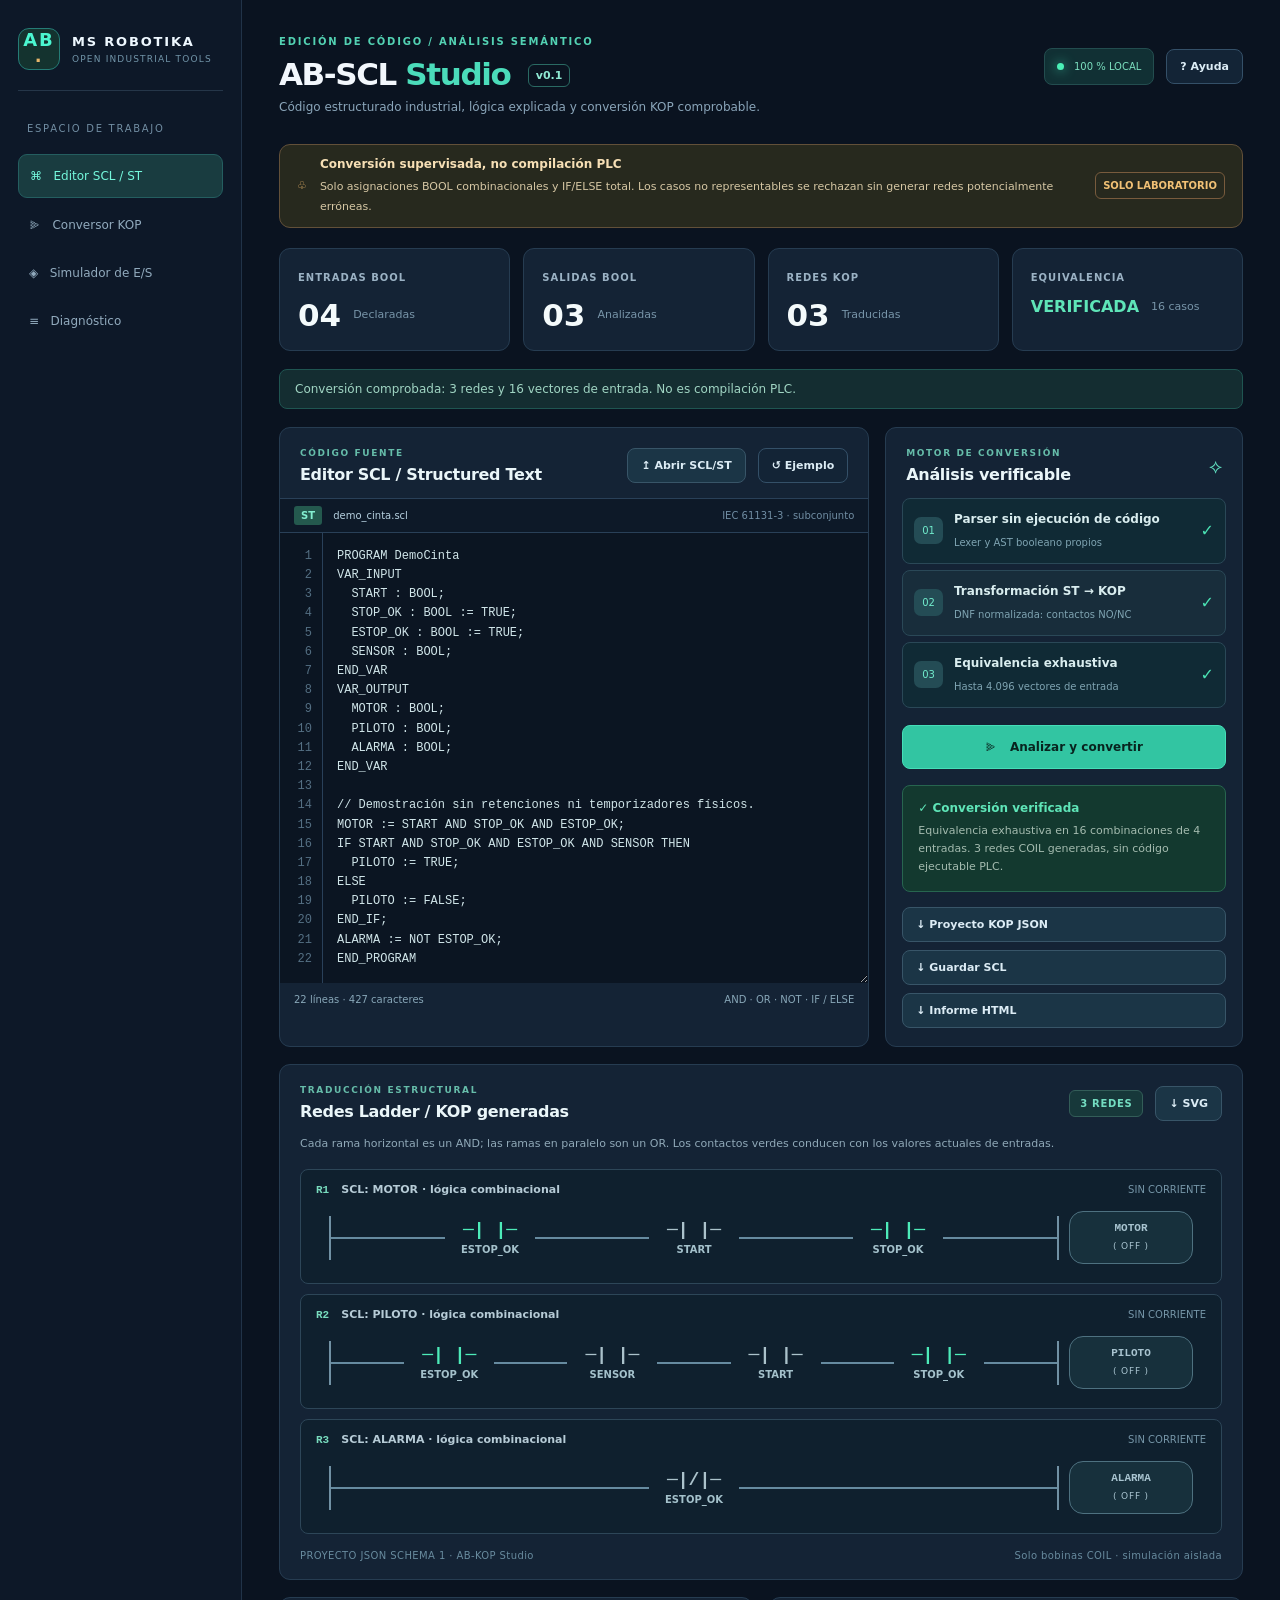
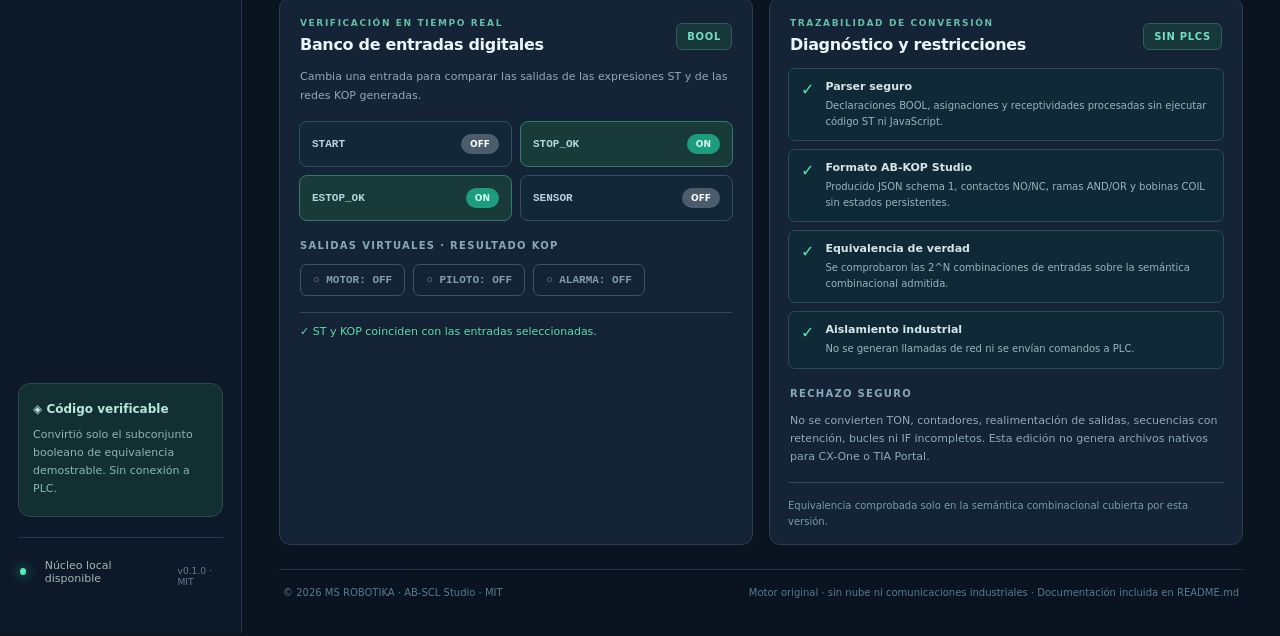
==== AB-SCL-Studio-PORTABLE.html @ b6c61a01 "feat: publish complete standalone ST/SCL to KOP analyzer with deterministic equivalence verifier" ====
<!doctype html>
<html lang="es"><head><meta charset="utf-8"><meta name="viewport" content="width=device-width,initial-scale=1">
<meta name="theme-color" content="#0b1422"><meta name="description" content="AB-SCL Studio: editor, analizador y conversor local de un subconjunto booleano de SCL/ST a KOP, por MS ROBOTIKA."><title>AB-SCL Studio — MS ROBOTIKA</title><style>
/* SPDX-License-Identifier: MIT — © 2026 MS ROBOTIKA */
:root{font-family:Inter,'Segoe UI',system-ui,-apple-system,sans-serif;color:#dfe9f1;background:#0a1320;font-synthesis:none;--panel:#142335;--line:#263c51;--muted:#8da4b6;--teal:#3de3b9;--ink:#dfe9f1;--nav:#0d1828}*{box-sizing:border-box}body{margin:0}button,input,textarea{font:inherit}button{cursor:pointer}a{color:inherit}.shell{display:grid;grid-template-columns:242px minmax(0,1fr);min-height:100vh}.sidebar{background:var(--nav);border-right:1px solid #213348;padding:28px 18px;display:flex;flex-direction:column;gap:20px}.brand{display:flex;gap:12px;align-items:center;color:#eef8ff;font-size:13px;letter-spacing:.14em}.brand small{display:block;font-size:9px;letter-spacing:.13em;color:#7295a9;margin-top:5px}.brand-icon{display:grid;place-items:center;width:42px;height:42px;border:1px solid #257c76;border-radius:11px;color:#4bf6d0;font-weight:900;font-size:18px;background:#14332f}.brand-icon span{color:#e7b66b}.divider{height:1px;background:#253649}.nav-title{font-size:10px;letter-spacing:.17em;color:#718da2;margin:12px 9px 0}.sidebar nav{display:grid;gap:6px}.sidebar nav a{padding:14px 11px;border-radius:9px;text-decoration:none;font-size:12px;color:#91aabd}.sidebar nav a.active{background:#193c40;color:#74f8dc;border:1px solid #245e60}.sidebar nav a:not(.active):hover{background:#172839}.sidebar-spacer{flex:1}.sidebar-info{padding:18px 14px;border:1px solid #2b4a4e;background:#123032;border-radius:12px;color:#b9e7dc;font-size:12px}.sidebar-info p{font-size:11px;line-height:1.65;color:#8bb8b1;margin:10px 0 0}.sidebar-bottom{border-top:1px solid #253649;padding:18px 2px;font-size:11px;color:#9cbaaf}.sidebar-bottom small{display:block;color:#627f92;margin:9px 0 0 18px}.pulse{display:inline-block;width:7px;height:7px;background:#4af0b6;border-radius:50%;margin-right:7px;box-shadow:0 0 12px #3dcaa6}main{width:100%;max-width:1600px;min-width:0;padding:36px 37px 18px;margin:auto}.header,.section-head,.header-tools,.metric>div,.head-tools,.editor-footer,.ladder-foot,.sidebar-bottom,.file-actions{display:flex;align-items:center;justify-content:space-between;gap:12px}.header{align-items:flex-start;margin-bottom:22px}.eyebrow{margin:0 0 9px;font-size:10px;font-weight:800;letter-spacing:.18em;color:#53d2b3}.header h1{font-size:31px;color:#f2f7fc;letter-spacing:-.045em;margin:0 0 6px}.header h1 em{color:#4bdcba;font-style:normal}.version{border:1px solid #2a6a63;color:#8ee8d2;font-size:11px;letter-spacing:0;border-radius:6px;padding:4px 7px;margin-left:8px;vertical-align:6px}.subtitle{font-size:12px;color:#8aa5b9;margin:8px 0}.header-tools{justify-content:flex-start;padding-top:12px}.local{font-size:10px;color:#7bdfbf;border:1px solid #234d4f;background:#113034;padding:12px;border-radius:8px;white-space:nowrap}.button{border:1px solid #345068;background:#182b3e;color:#dcecf5;padding:10px 13px;border-radius:8px;font-weight:650;font-size:11px;white-space:nowrap;transition:background .15s}.button:hover{background:#254158}.button.primary{background:#32c5a2;color:#08241f;border-color:#45dfb8;font-size:12px}.button.primary:hover{background:#63e5c1}.button.light{border-color:#385568;background:#1b3546}.button.subtle,.button.ghost{background:#132436}.safety{display:flex;align-items:center;gap:13px;border:1px solid #625039;background:#27291e;color:#d6c7a4;padding:12px 17px;border-radius:11px;margin-bottom:20px}.safety-icon{font-size:24px;color:#ebb66a}.safety div{flex:1}.safety b{display:block;font-size:12px;color:#f6dfb5;margin-bottom:4px}.safety span{font-size:11px;line-height:1.45}.safety strong{font-size:10px;color:#f1c175;white-space:nowrap;border:1px solid #785b3d;border-radius:6px;padding:7px}.metrics{display:grid;grid-template-columns:repeat(4,minmax(0,1fr));gap:13px;margin-bottom:18px}.metric,.panel{border:1px solid var(--line);background:var(--panel);border-radius:11px}.metric{padding:17px 18px}.metric>small{font-size:10px;font-weight:700;letter-spacing:.1em;color:#9bb2c4}.metric>div{justify-content:flex-start;margin-top:12px}.metric strong{font-size:31px;font-weight:780;color:#f4fafb}.metric span{font-size:11px;color:#7895a9}.metric strong.metric-status{font-size:16px}.good{color:#5fe5b8!important}.bad{color:#f6a9a2!important}.notice{color:#a0d5c3;background:#142d31;border:1px solid #1f5551;border-radius:8px;padding:12px 15px;margin-bottom:18px;font-size:12px}.notice.error{border-color:#7c4944;background:#38282a;color:#f9c1b6}.workbench{display:grid;grid-template-columns:minmax(0,1.65fr) minmax(300px,1fr);gap:16px;margin-bottom:17px}.section-head{padding:20px 20px 14px}.section-head h2{font-size:16px;letter-spacing:-.02em;margin:0;color:#eaf6f9}.section-head .eyebrow{font-size:9px;color:#66bdaa;margin-bottom:7px}.file-label{cursor:pointer}.file-label input{display:none}.editor-hint{display:flex;justify-content:space-between;align-items:center;background:#0d1928;color:#708da3;font-size:10px;padding:7px 14px;border-top:1px solid #294058;border-bottom:1px solid #294058}.file-tab{color:#b6d1e0}.file-tab span{display:inline-block;background:#24594e;color:#84eed0;border-radius:3px;padding:4px 7px;font-weight:750;margin-right:8px}.code-wrap{display:grid;grid-template-columns:43px minmax(0,1fr);background:#0b1522;min-height:420px;max-height:470px;overflow:auto}.code-wrap pre{font-family:'Cascadia Code',Consolas,monospace;color:#546f83;text-align:right;padding:14px 10px;margin:0;border-right:1px solid #294059;font-size:12px;line-height:1.6;user-select:none;white-space:pre;min-height:100%;align-self:start}.code-wrap textarea{font-family:'Cascadia Code',Consolas,monospace;border:0;outline:0;resize:vertical;background:none;color:#d0e5e9;padding:14px;font-size:12px;line-height:1.6;white-space:pre;tab-size:2;min-height:420px;height:100%;overflow:auto}.editor-footer{padding:11px 14px;font-size:10px;color:#88a7b8}.editor-panel,.conversion-panel{overflow:hidden}.conversion-panel{display:flex;flex-direction:column}.symbol{color:#60debf;font-size:20px}.pipeline{display:grid;gap:6px;margin:0 16px 17px}.pipeline>div{display:flex;align-items:center;gap:11px;padding:13px 11px;border:1px solid #2a4857;background:#102a35;border-radius:8px}.pipeline>div:nth-child(2){background:#182d3b}.pipeline>div b{display:block;font-size:12px;margin-bottom:5px;color:#d9edef}.pipeline>div small{font-size:10px;color:#7fa4b2}.pipeline .step-icon{background:#244c55;color:#71ebcc;border-radius:7px;font-size:10px;padding:8px}.step-status{margin-left:auto;color:#4be3b4;font-weight:800}.convert{display:block;margin:0 16px 16px;width:calc(100% - 32px);padding:14px}.conversion-result{margin:0 16px 15px;padding:15px;border:1px solid #27654f;border-radius:8px;background:#13392f;font-size:11px}.conversion-result.bad{background:#432b2e;border-color:#884e50}.conversion-result b{font-size:12px}.conversion-result p{color:#a4bbaf;line-height:1.65;margin:7px 0 0}.conversion-result.bad p{color:#f1b2b3}.conversion-actions{margin:auto 16px 18px;display:grid;grid-template-columns:1fr;gap:8px}.conversion-actions button{width:100%;text-align:left}.ladder-panel{padding-bottom:10px;margin-bottom:17px}.tag{font-size:10px;letter-spacing:.07em;font-weight:750;color:#74ddc1;border:1px solid #335d58;background:#17383a;border-radius:6px;padding:7px 10px}.hint{color:#90a9b8;font-size:11px;line-height:1.65;margin:0 20px 16px}.rung-list{margin:0 20px;display:grid;gap:10px}.rung{border:1px solid #2d4658;background:#0f202e;border-radius:8px;padding:13px 15px 12px;min-width:0}.rung-title{display:flex;align-items:center;gap:12px;margin-bottom:15px;font-size:11px;color:#b6cbd6}.rung-title b{color:#78dcbe;font-family:Consolas,monospace}.rung-title span{margin-left:auto;color:#7696a8;font-size:10px}.ladder-circuit{display:flex;align-items:center;min-width:0;gap:10px;overflow-x:auto;padding-bottom:7px}.rail{height:100%;align-self:stretch;border-left:3px solid #7b9db0}.branches{display:grid;gap:10px;flex:1;min-width:0}.branch{display:flex;align-items:center;min-height:44px;white-space:nowrap;border-left:2px solid #7191a4;border-right:2px solid #7191a4}.wire{height:2px;background:#668ba0;min-width:18px;flex:1}.contact{display:flex;flex-direction:column;align-items:center;gap:4px;min-width:90px;color:#a4c1cb}.contact b{font-size:10px;font-weight:750}.contact .symbolic{font:700 18px Consolas,monospace;white-space:nowrap;color:#abc2cb}.contact.on .symbolic{color:#4debb9}.coil{border:1px solid #4e7180;border-radius:14px;padding:10px 15px;text-align:center;min-width:124px;color:#a9c4d0;background:#17303c}.coil.on{border-color:#35b98c;background:#1d493a;color:#baffdd}.coil b{display:block;font-family:Consolas,monospace;font-size:11px}.coil small{font-size:9px;letter-spacing:.09em}.ladder-foot{color:#688b9e;font-size:10px;letter-spacing:.04em;margin:16px 20px 8px;flex-wrap:wrap}.lower-grid{display:grid;grid-template-columns:minmax(0,1fr) minmax(0,1fr);gap:16px}.lower-grid .panel{min-height:340px}.io-list{margin:0 19px 17px;display:grid;grid-template-columns:1fr 1fr;gap:8px}.io-btn{display:flex;align-items:center;justify-content:space-between;background:#122738;border:1px solid #305066;border-radius:8px;padding:12px;color:#b8d4df;gap:10px;font-size:11px}.io-btn.on{border-color:#327b6a;background:#183a39}.io-btn code{font:700 11px Consolas,monospace}.io-btn .switch{border-radius:12px;background:#4b5c6d;color:#fff;padding:5px 9px;font-size:9px;font-weight:800}.io-btn.on .switch{background:#1e9d7e;color:#d7fff0}.section-label{font-size:10px;font-weight:750;letter-spacing:.13em;color:#89a7ba;margin:19px 20px 13px}.output-list{display:flex;flex-wrap:wrap;gap:8px;margin:0 20px 16px}.output{border:1px solid #40556b;border-radius:7px;padding:9px 12px;color:#839db0;font:700 11px Consolas,monospace}.output.on{background:#174c3d;color:#7df8cf;border-color:#238c72}.check-line{margin:15px 20px;border-top:1px solid #2d4959;padding:12px 0;color:#60daa9;font-size:11px}.diagnostics{margin:0 18px}.diag-row{display:flex;align-items:start;gap:11px;padding:11px 12px;background:#102936;border:1px solid #2a4b57;border-radius:7px;margin-bottom:8px}.diag-row b{display:block;color:#d4e8e9;font-size:11px}.diag-row p{font-size:10px;color:#96b6bb;margin:5px 0 0;line-height:1.55}.diag-icon{color:#59e4b6;font-weight:800}.diag-row.warn{background:#392b2c;border-color:#774749}.diag-row.warn .diag-icon{color:#f2ad9c}.diagnostic-foot{border-top:1px solid #2d4959;margin:14px 18px;padding-top:15px;font-size:10px;line-height:1.6;color:#789cad}footer{display:flex;justify-content:space-between;gap:12px;color:#597a90;font-size:10px;margin:24px 0 0;border-top:1px solid #1f3547;padding:17px 4px}footer a{color:#8ba8b5}.modal{position:fixed;inset:0;background:#050c12b8;display:grid;place-items:center;padding:20px;z-index:10}.modal[hidden]{display:none}.modal>div{max-width:590px;background:#193043;border:1px solid #427180;border-radius:12px;padding:17px;color:#bfd8e5;line-height:1.8;font-size:12px}.modal code{color:#7af0ca}@media(max-width:1250px){.shell{grid-template-columns:200px minmax(0,1fr)}main{padding:25px 22px}.workbench{grid-template-columns:minmax(0,1fr) minmax(265px,.82fr)}}@media(max-width:980px){.shell{display:block}.sidebar{padding:13px 20px;display:block}.sidebar nav,.nav-title,.sidebar-info,.sidebar-bottom,.sidebar-spacer,.divider{display:none}.brand{justify-content:center}.workbench{grid-template-columns:1fr}.metrics{grid-template-columns:repeat(2,minmax(0,1fr))}.lower-grid{grid-template-columns:1fr}}@media(max-width:520px){main{padding:19px 12px}.header{display:block}.header h1{font-size:27px}.header-tools{padding:5px 0 0}.header .local{padding:9px}.safety{align-items:start}.safety strong{display:none}.metrics{gap:7px}.metric{padding:12px}.metric strong{font-size:23px}.metric strong.metric-status{font-size:12px}.metric>div{display:block}.metric span{display:block;margin-top:5px}.section-head{padding:16px 12px;flex-wrap:wrap}.section-head h2{font-size:14px}.button{font-size:10px;padding:9px}.editor-hint,.editor-footer{font-size:9px}.code-wrap textarea{font-size:10px}.code-wrap{grid-template-columns:30px minmax(0,1fr)}.code-wrap pre{font-size:10px;padding:14px 5px}.rung-list,.hint{margin-left:11px;margin-right:11px}.rung{padding:10px}.ladder-foot{margin:14px 10px}.contact{min-width:78px}.coil{min-width:99px}.io-list{margin:0 12px;grid-template-columns:1fr}.lower-grid .panel{min-height:auto}footer{display:block;font-size:9px}}

</style></head>
<body><div class="shell"><aside class="sidebar"><div class="brand"><div class="brand-icon">AB<span>·</span></div><div><b>MS ROBOTIKA</b><small>OPEN INDUSTRIAL TOOLS</small></div></div><div class="divider"></div><div class="nav-title">ESPACIO DE TRABAJO</div><nav><a class="active" href="#workbench">⌘ &nbsp; Editor SCL / ST</a><a href="#converter">⫸ &nbsp; Conversor KOP</a><a href="#simulator">◈ &nbsp; Simulador de E/S</a><a href="#diagnostics">≡ &nbsp; Diagnóstico</a></nav><div class="sidebar-spacer"></div><div class="sidebar-info"><b>◈ Código verificable</b><p>Convirtió solo el subconjunto booleano de equivalencia demostrable. Sin conexión a PLC.</p></div><div class="sidebar-bottom"><span class="pulse"></span> Núcleo local disponible <small>v0.1.0 · MIT</small></div></aside>
<main><header class="header"><div><p class="eyebrow">EDICIÓN DE CÓDIGO / ANÁLISIS SEMÁNTICO</p><h1>AB-SCL <em>Studio</em> <span class="version">v0.1</span></h1><p class="subtitle">Código estructurado industrial, lógica explicada y conversión KOP comprobable.</p></div><div class="header-tools"><div class="local"><span class="pulse"></span> 100 % LOCAL</div><button id="help" class="button ghost" type="button">? Ayuda</button></div></header>
<div class="safety"><span class="safety-icon">♧</span><div><b>Conversión supervisada, no compilación PLC</b><span>Solo asignaciones BOOL combinacionales y IF/ELSE total. Los casos no representables se rechazan sin generar redes potencialmente erróneas.</span></div><strong>SOLO LABORATORIO</strong></div>
<section class="metrics" aria-label="Estado del análisis"><div class="metric"><small>ENTRADAS BOOL</small><div><strong id="metric-inputs">04</strong><span>Declaradas</span></div></div><div class="metric"><small>SALIDAS BOOL</small><div><strong id="metric-outputs">03</strong><span>Analizadas</span></div></div><div class="metric"><small>REDES KOP</small><div><strong id="metric-rungs">03</strong><span>Traducidas</span></div></div><div class="metric"><small>EQUIVALENCIA</small><div><strong id="metric-status" class="metric-status good">VERIFICADA</strong><span id="metric-cases">16 casos</span></div></div></section>
<div id="notice" class="notice" role="status" aria-live="polite">Ejemplo preparado. Revisa el SCL y pulsa Analizar y convertir.</div>
<section class="workbench" id="workbench"><div class="editor-panel panel"><div class="section-head"><div><p class="eyebrow">CÓDIGO FUENTE</p><h2>Editor SCL / Structured Text</h2></div><div class="file-actions"><label class="button light file-label">↥ Abrir SCL/ST<input type="file" id="import-source" accept=".scl,.st,.txt,text/plain"></label><button class="button subtle" id="reset-code">↺ Ejemplo</button></div></div><div class="editor-hint"><span class="file-tab"><span>ST</span> demo_cinta.scl</span><span>IEC 61131-3 · subconjunto</span></div><div class="code-wrap"><pre id="line-numbers" aria-hidden="true">1</pre><textarea id="source" spellcheck="false" aria-label="Código fuente SCL/ST" maxlength="50000"></textarea></div><div class="editor-footer"><span id="source-info">0 líneas · sin archivo externo</span><span>AND · OR · NOT · IF / ELSE</span></div></div><aside class="conversion-panel panel"><div class="section-head"><div><p class="eyebrow">MOTOR DE CONVERSIÓN</p><h2>Análisis verificable</h2></div><span class="symbol">⟡</span></div><div class="pipeline"><div><span class="step-icon">01</span><div><b>Parser sin ejecución de código</b><small>Lexer y AST booleano propios</small></div><span id="step-parser" class="step-status">✓</span></div><div><span class="step-icon">02</span><div><b>Transformación ST → KOP</b><small>DNF normalizada: contactos NO/NC</small></div><span id="step-transform" class="step-status">✓</span></div><div><span class="step-icon">03</span><div><b>Equivalencia exhaustiva</b><small>Hasta 4.096 vectores de entrada</small></div><span id="step-verify" class="step-status">✓</span></div></div><button id="convert" class="button primary convert" type="button">⫸ &nbsp; Analizar y convertir</button><div id="conversion-result" class="conversion-result good"><b>✓ Conversión verificada</b><p>Las expresiones ST y las redes KOP entregan los mismos resultados para todas las combinaciones del ejemplo.</p></div><div class="conversion-actions"><button id="export-kop" class="button light" type="button">↓ Proyecto KOP JSON</button><button id="export-source" class="button light" type="button">↓ Guardar SCL</button><button id="export-report" class="button light" type="button">↓ Informe HTML</button></div></aside></section>
<section id="converter" class="panel ladder-panel"><div class="section-head"><div><p class="eyebrow">TRADUCCIÓN ESTRUCTURAL</p><h2>Redes Ladder / KOP generadas</h2></div><div class="head-tools"><span id="rung-count" class="tag">3 REDES</span><button id="export-svg" class="button light" type="button">↓ SVG</button></div></div><p class="hint">Cada rama horizontal es un AND; las ramas en paralelo son un OR. Los contactos verdes conducen con los valores actuales de entradas.</p><div id="rungs" class="rung-list"></div><div class="ladder-foot"><span>PROYECTO JSON SCHEMA 1 · AB-KOP Studio</span><span>Solo bobinas COIL · simulación aislada</span></div></section>
<section class="lower-grid"><div class="panel sim-panel" id="simulator"><div class="section-head"><div><p class="eyebrow">VERIFICACIÓN EN TIEMPO REAL</p><h2>Banco de entradas digitales</h2></div><span class="tag">BOOL</span></div><p class="hint">Cambia una entrada para comparar las salidas de las expresiones ST y de las redes KOP generadas.</p><div id="inputs" class="io-list"></div><div class="section-label">SALIDAS VIRTUALES · RESULTADO KOP</div><div id="outputs" class="output-list"></div><div id="simulation-status" class="check-line">✓ ST y KOP coinciden con las entradas seleccionadas.</div></div><div class="panel diag-panel" id="diagnostics"><div class="section-head"><div><p class="eyebrow">TRAZABILIDAD DE CONVERSIÓN</p><h2>Diagnóstico y restricciones</h2></div><span class="tag">SIN PLCS</span></div><div id="diagnostic-list" class="diagnostics"></div><div class="section-label">RECHAZO SEGURO</div><p class="hint">No se convierten TON, contadores, realimentación de salidas, secuencias con retención, bucles ni IF incompletos. Esta edición no genera archivos nativos para CX-One o TIA Portal.</p><div class="diagnostic-foot">Equivalencia comprobada solo en la semántica combinacional cubierta por esta versión.</div></div></section>
<footer><span>© 2026 MS ROBOTIKA · AB-SCL Studio · MIT</span><span>Motor original · sin nube ni comunicaciones industriales · Documentación incluida en README.md</span></footer></main></div>
<div id="help-dialog" class="modal" hidden><div role="dialog" aria-modal="true" aria-labelledby="help-heading"><div class="section-head"><h2 id="help-heading">Guía rápida · AB-SCL Studio</h2><button id="close-help" class="button">✕</button></div><p>Declara entradas en <code>VAR_INPUT</code> y salidas en <code>VAR_OUTPUT</code> como <code>BOOL</code>. Después asigna cada salida exactamente una vez mediante expresiones con <code>AND</code>, <code>OR</code> y <code>NOT</code>, o usa un <code>IF ... THEN ... ELSE ... END_IF;</code> que asigne las mismas salidas en ambas ramas.</p><p>Las salidas calculadas deben depender solo de entradas declaradas y deben expresarse con hasta 8 ramas de 12 contactos. El motor prueba todas las combinaciones de hasta 12 entradas para confirmar la equivalencia del subconjunto admitido. No significa que pueda convertir todo SCL/ST ni que el código sea apto para una máquina real.</p><p><strong>Exporta Proyecto KOP JSON</strong> para importar el resultado en AB-KOP Studio v0.1 y revisarlo visualmente.</p></div></div>
<script>
/* SPDX-License-Identifier: MIT — Copyright (c) 2026 MS ROBOTIKA.
   Restricted, deterministic IEC 61131-3 Structured Text parser and Boolean KOP converter.
   No eval; unsupported constructs rejected instead of guessing. */
(function(root,factory){'use strict';const api=factory();if(typeof module==='object'&&module.exports)module.exports=api;root.ABSclCore=api;})(typeof globalThis!=='undefined'?globalThis:this,function(){
'use strict';
const MAX_SOURCE=50000,MAX_VARIABLES=36,MAX_OUTPUTS=40,MAX_BRANCHES=8,MAX_CONTACTS=12;
const IDENT=/^[A-Z][A-Z0-9_]{0,31}$/;
const BAD=new Set(['CONSTRUCTOR','PROTOTYPE','__PROTO__','TRUE','FALSE','AND','OR','NOT','IF','THEN','ELSE','END_IF','VAR_INPUT','VAR_OUTPUT','VAR','END_VAR','PROGRAM','END_PROGRAM','BOOL']);
const ensure=(ok,msg)=>{if(!ok)throw Error(msg);};
const own=(o,k)=>Object.prototype.hasOwnProperty.call(o,k);
function lex(input){
 ensure(typeof input==='string'&&input.length<=MAX_SOURCE,'El código debe ser texto de hasta 50.000 caracteres.');
 const tokens=[];let pos=0,line=1;
 const rx=/\s+|\(\*[\s\S]*?\*\)|\/\/[^\n]*|:=|[():;]|[A-Za-z_][A-Za-z0-9_]*|\d+|./y;
 while(pos<input.length){rx.lastIndex=pos;const m=rx.exec(input);ensure(m,'Token inesperado');let t=m[0],start=pos;pos+=t.length;const startLine=line;line+=(t.match(/\n/g)||[]).length;
 if(/^\s+$/.test(t)||t.startsWith('//')||t.startsWith('(*'))continue;
 if(t==='('&&input[start+1]==='*')throw Error('Comentario sin cerrar en línea '+startLine);
 if(t===')'||t==='('||t===':'||t===';'||t===':=')tokens.push({v:t,line:startLine});
 else if(/^[A-Za-z_][A-Za-z0-9_]*$/.test(t))tokens.push({v:t.toUpperCase(),line:startLine});
 else throw Error(`Símbolo no admitido «${t}» en línea ${startLine}.`);
 ensure(tokens.length<=8000,'Demasiados tokens para la versión 0.1.');
 }
 tokens.push({v:'<EOF>',line});return tokens;
}
function parse(source){
 const toks=lex(source);let i=0;const peek=()=>toks[i].v,where=()=>toks[i].line;
 function take(v){const t=toks[i];if(v!==undefined&&t.v!==v)throw Error(`Línea ${t.line}: se esperaba ${v}, encontrado «${t.v}».`);i++;return t.v;}
 function id(){const t=toks[i],s=take();ensure(IDENT.test(s)&&!BAD.has(s),`Línea ${t.line}: nombre de variable inválido «${s}».`);return s;}
 function primary(){if(peek()==='NOT'){take();return {op:'NOT',arg:primary()};}if(peek()==='('){take();const a=or();take(')');return a;}
  const t=toks[i],v=take();if(v==='TRUE'||v==='FALSE')return {op:'CONST',value:v==='TRUE'};
  ensure(IDENT.test(v)&&!BAD.has(v),`Línea ${t.line}: expresión no booleana o palabra no soportada «${v}».`);return {op:'VAR',name:v};}
 function and(){let a=primary();while(peek()==='AND'){take();a={op:'AND',a,b:primary()};}return a;}
 function or(){let a=and();while(peek()==='OR'){take();a={op:'OR',a,b:and()};}return a;}
 function assign(){const line=where(),name=id();take(':=');const expr=or();take(';');return {name,expr,line};}
 const declarations={inputs:Object.create(null),outputs:Object.create(null)},types=Object.create(null);
 if(peek()==='PROGRAM'){take();id();}
 let sawBlock=false;
 while(peek()==='VAR_INPUT'||peek()==='VAR_OUTPUT'){
  const section=take(),group=section==='VAR_INPUT'?'inputs':'outputs';sawBlock=true;let count=0;
  while(peek()!=='END_VAR'){
   ensure(peek()!=='<EOF>',`Línea ${where()}: falta END_VAR.`);
   const names=[id()];while(peek()===','){take();names.push(id());} // comma unsupported by lexer, explicit failure; deliberate
   take(':');take('BOOL');let initial=false;
   if(peek()===':='){take();const word=take();ensure(word==='TRUE'||word==='FALSE',`Línea ${where()}: solo BOOL TRUE/FALSE.`);initial=word==='TRUE';}
   take(';');
   for(const name of names){ensure(!own(types,name),'Variable duplicada: '+name);types[name]=group;declarations[group][name]=initial;count++;}
   ensure(count<=MAX_VARIABLES,'Demasiadas variables en una sección.');
  }
  take('END_VAR');
 }
 ensure(sawBlock,'Se requieren declaraciones VAR_INPUT / VAR_OUTPUT.');
 const outputs=Object.keys(declarations.outputs),inputs=Object.keys(declarations.inputs);
 ensure(outputs.length>0&&outputs.length<=MAX_OUTPUTS,'Se requieren entre 1 y 40 salidas BOOL.');
 ensure(inputs.length>0&&inputs.length<=MAX_VARIABLES,'Se requiere al menos una entrada BOOL.');
 for(const o of outputs)ensure(declarations.outputs[o]===false,'La salida '+o+' tiene valor inicial TRUE; no equivale a bobina COIL.');
 function assignmentsUntil(stops){const statements=[];while(!stops.includes(peek())){
  ensure(peek()!=='<EOF>',`Línea ${where()}: fin prematuro, se esperaba ${stops.join(' / ')}.`);
  ensure(peek()!=='IF'&&peek()!=='ELSIF'&&peek()!=='FOR'&&peek()!=='WHILE'&&peek()!=='CASE',`Línea ${where()}: IF anidado, ciclos o CASE aún no son convertibles de forma segura.`);
  statements.push(assign());
  ensure(statements.length<=MAX_OUTPUTS,'Demasiadas asignaciones por bloque.');
 }return statements;}
 const statements=[];
 while(peek()!=='END_PROGRAM'&&peek()!=='<EOF>'){
  if(peek()==='IF'){
   take();const cond=or();take('THEN');const then=assignmentsUntil(['ELSE','END_IF','ELSIF']);
   ensure(peek()==='ELSE',`Línea ${where()}: IF requiere ELSE para evitar retención de salidas.`);
   take('ELSE');const otherwise=assignmentsUntil(['END_IF','ELSIF']);take('END_IF');take(';');
   statements.push({kind:'IF',cond,then,otherwise});
  }else{statements.push({kind:'DIRECT',assignment:assign()});}
  ensure(statements.length<=MAX_OUTPUTS,'El programa contiene demasiadas instrucciones.');
 }
 if(peek()==='END_PROGRAM')take();take('<EOF>');
 ensure(statements.length>0,'El programa no contiene asignaciones.');
 // Compile into a total combinational expression for each output; no implicit latches.
 const assigns=Object.create(null);
 const atom=a=>{ensure(own(declarations.outputs,a.name),'Solo pueden asignarse salidas BOOL declaradas: '+a.name);
  function check(n){if(n.op==='VAR')ensure(own(declarations.inputs,n.name),'La expresión solo puede leer entradas BOOL: '+n.name);else if(n.op==='NOT')check(n.arg);else if(n.op==='AND'||n.op==='OR'){check(n.a);check(n.b);}}
  check(a.expr);return a.expr;};
 function unique(list){let found=Object.create(null);for(const a of list){ensure(!own(found,a.name),'Salida repetida en una misma rama: '+a.name);found[a.name]=atom(a);}return found;}
 for(const s of statements){
  let produced;
  if(s.kind==='DIRECT'){produced=unique([s.assignment]);}
  else{
   function checkCond(n){if(n.op==='VAR')ensure(own(declarations.inputs,n.name),'Condición IF solo admite entradas BOOL: '+n.name);else if(n.op==='NOT')checkCond(n.arg);else if(n.op==='AND'||n.op==='OR'){checkCond(n.a);checkCond(n.b);}}
   checkCond(s.cond);const left=unique(s.then),right=unique(s.otherwise);
   ensure(Object.keys(left).length>0,'La rama THEN debe asignar salidas.');
   ensure(Object.keys(left).length===Object.keys(right).length&&Object.keys(left).every(k=>own(right,k)), 'THEN y ELSE deben asignar exactamente las mismas salidas BOOL.');
   produced=Object.create(null);for(const name of Object.keys(left))produced[name]={op:'OR',a:{op:'AND',a:s.cond,b:left[name]},b:{op:'AND',a:{op:'NOT',arg:s.cond},b:right[name]}};
  }
  for(const [name,expr]of Object.entries(produced)){ensure(!own(assigns,name),'La salida '+name+' se asigna varias veces; su secuenciación ST no puede compilarse a una única bobina.');assigns[name]=expr;}
 }
 ensure(outputs.every(name=>own(assigns,name)),'Faltan asignaciones totales para: '+outputs.filter(x=>!own(assigns,x)).join(', '));
 return {schema:1,source,declarations,assigns,statements,inputNames:inputs,outputNames:outputs};
}
function evaluate(node,signals){switch(node.op){case 'CONST':return node.value;case 'VAR':return signals[node.name]===true;case 'NOT':return !evaluate(node.arg,signals);case 'AND':return evaluate(node.a,signals)&&evaluate(node.b,signals);case 'OR':return evaluate(node.a,signals)||evaluate(node.b,signals);default:throw Error('AST no válido');}}
function negate(n){if(n.op==='CONST')return {op:'CONST',value:!n.value};if(n.op==='NOT')return n.arg;if(n.op==='AND')return {op:'OR',a:negate(n.a),b:negate(n.b)};if(n.op==='OR')return {op:'AND',a:negate(n.a),b:negate(n.b)};return {op:'NOT',arg:n};}
function dnf(ast){
 function calc(n){if(n.op==='CONST')return n.value?[[]]:[];if(n.op==='VAR')return [[{kind:'NO',variable:n.name}]];
  if(n.op==='NOT'){if(n.arg.op==='VAR')return [[{kind:'NC',variable:n.arg.name}]];return calc(negate(n.arg));}
  if(n.op==='OR')return [...calc(n.a),...calc(n.b)];if(n.op==='AND'){
    const x=calc(n.a),y=calc(n.b);ensure(x.length*y.length<=256,'La fórmula genera demasiadas combinaciones para v0.1.');
    return x.flatMap(a=>y.map(b=>[...a,...b]));}throw Error('AST no válido');}
 const raw=calc(ast),seen=new Set(),out=[];
 for(const b of raw){const v=new Map();let impossible=false;for(const c of b){const prev=v.get(c.variable);if(prev&&prev!==c.kind){impossible=true;break;}v.set(c.variable,c.kind);}if(impossible)continue;
  const contacts=[...v].map(([variable,kind])=>({kind,variable})).sort((a,b)=>a.variable.localeCompare(b.variable));
  if(contacts.length===0)throw Error('La fórmula incluye una rama TRUE incondicional; esta edición no dispone de contacto de constante seguro.');
  ensure(contacts.length<=MAX_CONTACTS,'Una rama requiere más de 12 contactos.');
  const key=JSON.stringify(contacts);if(!seen.has(key)){out.push(contacts);seen.add(key);} }
 // Remove redundant longer AND branches if a shorter branch implies them.
 const minimized=out.filter((candidate,i)=>!out.some((other,j)=>i!==j&&other.length<candidate.length&&other.every(c=>candidate.some(d=>d.variable===c.variable&&d.kind===c.kind))));
 ensure(minimized.length>0,'La salida es constante FALSE y no puede expresarse con bobinas KOP de v0.1.');
 ensure(minimized.length<=MAX_BRANCHES,'Se necesitan '+minimized.length+' ramas; AB-KOP Studio admite máximo 8.');
 return minimized;
}
function convert(ast){
 const rungs=ast.outputNames.map((name,i)=>({id:'R'+(i+1),name:'SCL: '+name+' · lógica combinacional',operation:'COIL',target:name,branches:dnf(ast.assigns[name])}));
 const model={schema:1,name:'AB-SCL Studio · conversión verificada',description:'Generado desde un subconjunto ST booleano. Sin escritura a PLC. Revisar antes de implementar.',inputs:{...ast.declarations.inputs},outputs:{...ast.declarations.outputs},rungs};
 return {model,rungs,verification:verify(ast,model)};
}
function evaluateKop(model,signals){const outputs=Object.create(null);for(const rung of model.rungs){const on=rung.branches.some(br=>br.every(c=>c.kind==='NO'?signals[c.variable]===true:signals[c.variable]!==true));outputs[rung.target]=on;}return outputs;}
function verify(ast,model){
 ensure(ast.inputNames.length<=12,'Para una verificación exhaustiva se admiten hasta 12 entradas BOOL; simplifica el proyecto.');
 const total=2**ast.inputNames.length;
 for(let bits=0;bits<total;bits++){
  const signals=Object.create(null);ast.inputNames.forEach((n,i)=>signals[n]=!!(bits&(1<<i)));
  const kop=evaluateKop(model,signals);
  for(const n of ast.outputNames)if(evaluate(ast.assigns[n],signals)!==kop[n])throw Error('Fallo de equivalencia en '+n+' para '+JSON.stringify(signals));
 }
 return {status:'VERIFIED',cases:total,outputs:ast.outputNames.length,method:'Exhaustivo para las 2^N combinaciones de entradas BOOL; semántica combinacional restringida.'};
}
function analyze(source){const ast=parse(source),compiled=convert(ast);return {ast,...compiled};}
function example(){return `PROGRAM DemoCinta\nVAR_INPUT\n  START : BOOL;\n  STOP_OK : BOOL := TRUE;\n  ESTOP_OK : BOOL := TRUE;\n  SENSOR : BOOL;\nEND_VAR\nVAR_OUTPUT\n  MOTOR : BOOL;\n  PILOTO : BOOL;\n  ALARMA : BOOL;\nEND_VAR\n\n// Lógica combinacional didáctica, sin autoenclavamiento.\nMOTOR := START AND STOP_OK AND ESTOP_OK;\nIF SENSOR AND MOTOR_OK THEN\n  PILOTO := TRUE;\nELSE\n  PILOTO := FALSE;\nEND_IF;\nALARMA := NOT ESTOP_OK;\nEND_PROGRAM`;
}
function sample(){return `PROGRAM DemoCinta\nVAR_INPUT\n  START : BOOL;\n  STOP_OK : BOOL := TRUE;\n  ESTOP_OK : BOOL := TRUE;\n  SENSOR : BOOL;\nEND_VAR\nVAR_OUTPUT\n  MOTOR : BOOL;\n  PILOTO : BOOL;\n  ALARMA : BOOL;\nEND_VAR\n\n// Demostración sin retenciones ni temporizadores físicos.\nMOTOR := START AND STOP_OK AND ESTOP_OK;\nIF MOTOR_LOGIC AND SENSOR THEN\n  PILOTO := TRUE;\nELSE\n  PILOTO := FALSE;\nEND_IF;\nALARMA := NOT ESTOP_OK;\nEND_PROGRAM`.replace('MOTOR_LOGIC','START AND STOP_OK AND ESTOP_OK');}
return Object.freeze({lex,parse,evaluate,convert,dnf,verify,analyze,sample,example,evaluateKop});
});

</script><script>
/* SPDX-License-Identifier: MIT — Copyright (c) 2026 MS ROBOTIKA. */
(()=>{'use strict';
const core=window.ABSclCore,$=id=>document.getElementById(id);
let data=null,signal=Object.create(null);
const asText=(tag,value,cls)=>{const n=document.createElement(tag);if(value!==undefined)n.textContent=String(value);if(cls)n.className=cls;return n;};
function notice(text,bad=false){$('notice').textContent=text;$('notice').classList.toggle('error',bad);}
const countLines=()=>{const content=$('source').value;const lines=content.split('\n').length;$('line-numbers').textContent=Array.from({length:lines},(_,i)=>i+1).join('\n');$('source-info').textContent=`${lines} líneas · ${content.length} caracteres`;};
const isOn=(c)=>c.kind==='NO'?signal[c.variable]===true:signal[c.variable]!==true;
const rungOn=r=>r.branches.some(br=>br.every(isOn));
const escapeHtml=text=>String(text).replace(/[&<>"']/g,ch=>({'&':'&amp;','<':'&lt;','>':'&gt;','"':'&quot;',"'":'&#39;'}[ch]));
function download(name,content,type){const url=URL.createObjectURL(new Blob([content],{type})),a=document.createElement('a');a.href=url;a.download=name;document.body.append(a);a.click();a.remove();setTimeout(()=>URL.revokeObjectURL(url),1000);}
function fresh(){return data&&core.evaluateKop(data.model,signal);}
function displayValues(){if(!data)return;
 const rungs=$('rungs');rungs.replaceChildren();for(const rung of data.rungs){const on=rungOn(rung),outer=asText('article',undefined,'rung');const title=asText('div',undefined,'rung-title');title.append(asText('b',rung.id),asText('strong',rung.name),asText('span',on?'CONDUCE':'SIN CORRIENTE'));outer.append(title);
 const circuit=asText('div',undefined,'ladder-circuit');circuit.append(asText('div',undefined,'rail'));const branches=asText('div',undefined,'branches');rung.branches.forEach(branch=>{const line=asText('div',undefined,'branch');line.append(asText('div',undefined,'wire'));branch.forEach(c=>{const el=asText('div',undefined,'contact'+(isOn(c)?' on':''));el.append(asText('span',c.kind==='NO'?'─| |─':'─|/|─','symbolic'),asText('b',c.variable));line.append(el);line.append(asText('div',undefined,'wire'));});branches.append(line);});circuit.append(branches);const coil=asText('div',undefined,'coil'+(on?' on':''));coil.append(asText('b',rung.target),asText('small',on?'( ON )':'( OFF )'));circuit.append(coil,asText('div',undefined,'rail'));outer.append(circuit);rungs.append(outer);}
 const outs=fresh();const list=$('outputs');list.replaceChildren();for(const name of data.ast.outputNames)list.append(asText('span',`${outs[name]?'●':'○'} ${name}: ${outs[name]?'ON':'OFF'}`,'output'+(outs[name]?' on':'')));
 const equivalent=data.ast.outputNames.every(n=>core.evaluate(data.ast.assigns[n],signal)===outs[n]);$('simulation-status').textContent=equivalent?'✓ ST y KOP coinciden con las entradas seleccionadas.':'✕ Diferencia detectada: no utilizar esta conversión.';$('simulation-status').classList.toggle('bad',!equivalent);
}
function renderInputs(){const area=$('inputs');area.replaceChildren();if(!data)return;for(const name of data.ast.inputNames){const isOnNow=signal[name]===true;const b=asText('button',undefined,'io-btn'+(isOnNow?' on':''));b.type='button';b.setAttribute('aria-pressed',String(isOnNow));b.append(asText('code',name),asText('span',isOnNow?'ON':'OFF','switch'));b.addEventListener('click',()=>{signal[name]=!signal[name];renderInputs();displayValues();});area.append(b);}}
function diagnostic(ok,message){const area=$('diagnostic-list'),row=asText('div',undefined,'diag-row'+(ok?'':' warn'));row.append(asText('span',ok?'✓':'!','diag-icon'));const txt=asText('div');txt.append(asText('b',message[0]),asText('p',message[1]));row.append(txt);area.append(row);}
function metrics(ok){$('metric-inputs').textContent=data?String(data.ast.inputNames.length).padStart(2,'0'):'—';$('metric-outputs').textContent=data?String(data.ast.outputNames.length).padStart(2,'0'):'—';$('metric-rungs').textContent=data?String(data.rungs.length).padStart(2,'0'):'—';$('metric-status').textContent=ok?'VERIFICADA':'RECHAZADA';$('metric-status').className='metric-status '+(ok?'good':'bad');$('metric-cases').textContent=data?`${data.verification.cases} casos`:'sin conversión';}
function analyze(){try{const next=core.analyze($('source').value);data=next;signal=Object.assign(Object.create(null),next.ast.declarations.inputs);metrics(true);$('rung-count').textContent=next.rungs.length+' REDES';
  for(const id of ['step-parser','step-transform','step-verify'])$(id).textContent='✓';$('conversion-result').className='conversion-result good';$('conversion-result').replaceChildren(asText('b','✓ Conversión verificada'),asText('p',`Equivalencia exhaustiva en ${next.verification.cases} combinaciones de ${next.ast.inputNames.length} entradas. ${next.rungs.length} redes COIL generadas, sin código ejecutable PLC.`));
  $('diagnostic-list').replaceChildren();diagnostic(true,['Parser seguro','Declaraciones BOOL, asignaciones y receptividades procesadas sin ejecutar código ST ni JavaScript.']);diagnostic(true,['Formato AB-KOP Studio','Producido JSON schema 1, contactos NO/NC, ramas AND/OR y bobinas COIL sin estados persistentes.']);diagnostic(true,['Equivalencia de verdad','Se comprobaron las 2^N combinaciones de entradas sobre la semántica combinacional admitida.']);diagnostic(true,['Aislamiento industrial','No se generan llamadas de red ni se envían comandos a PLC.']);
  renderInputs();displayValues();notice(`Conversión comprobada: ${next.rungs.length} redes y ${next.verification.cases} vectores de entrada. No es compilación PLC.`);
 }catch(err){data=null;metrics(false);$('rung-count').textContent='0 REDES';$('rungs').replaceChildren();$('inputs').replaceChildren();$('outputs').replaceChildren();$('conversion-result').className='conversion-result bad';$('conversion-result').replaceChildren(asText('b','✕ Conversión bloqueada'),asText('p',err.message));$('diagnostic-list').replaceChildren();diagnostic(false,['Error o construcción no representable',err.message]);notice('Conversión rechazada: '+err.message,true);for(const id of ['step-parser','step-transform','step-verify'])$(id).textContent='—';}
}
function needsData(){if(!data){notice('Analiza el código y corrige los errores antes de exportar el resultado.',true);return false;}return true;}
function makeSvg(){const width=1080,margin=45,cell=122,height=90+data.rungs.reduce((n,r)=>n+90+65*(r.branches.length-1),0);const parts=[`<svg xmlns="http://www.w3.org/2000/svg" viewBox="0 0 ${width} ${height}" width="${width}" height="${height}"><rect width="100%" height="100%" fill="#fff"/><text x="${margin}" y="32" font-family="Arial" font-size="18" fill="#123">AB-SCL Studio · Esquema KOP (simulación)</text>`];let y=72;
 for(const rung of data.rungs){parts.push(`<text x="${margin}" y="${y}" font-family="Consolas" font-size="13" fill="#245">${escapeHtml(rung.id+' · '+rung.name)}</text>`);y+=33;
  for(const br of rung.branches){parts.push(`<line x1="${margin}" y1="${y+10}" x2="${width-65}" y2="${y+10}" stroke="#64818b" stroke-width="2"/>`);let x=margin+26;for(const contact of br){parts.push(`<rect x="${x}" y="${y-10}" width="105" height="40" rx="4" fill="#f4faf8" stroke="#256e62"/><text x="${x+52}" y="${y+6}" text-anchor="middle" font-family="Consolas" font-size="12">${contact.kind==='NO'?'| |':'|/|'} ${escapeHtml(contact.variable)}</text>`);x+=cell;}parts.push(`<rect x="${width-200}" y="${y-10}" width="132" height="40" rx="14" fill="#e5f9ed" stroke="#256e62"/><text x="${width-134}" y="${y+6}" text-anchor="middle" font-family="Consolas" font-size="12">( ${escapeHtml(rung.target)} )</text>`);y+=65;}y+=25;}
 parts.push('</svg>');return parts.join('');}
function report(){const rows=data.rungs.map(r=>`<tr><td>${escapeHtml(r.id)}</td><td>${escapeHtml(r.target)}</td><td>${r.branches.map(br=>br.map(c=>escapeHtml(c.kind+' '+c.variable)).join(' AND ')).join(' OR ')}</td></tr>`).join('');return `<!doctype html><html lang="es"><meta charset="utf-8"><title>Informe AB-SCL Studio</title><style>body{font-family:Arial;max-width:940px;margin:45px auto;color:#213546;line-height:1.6}h1{color:#146a57}table{border-collapse:collapse;width:100%}td,th{padding:12px;border:1px solid #ccd8db;text-align:left}.warn{padding:14px;background:#f8ead6}</style><h1>AB-SCL Studio · Informe de conversión</h1><div class="warn"><b>SOLO LABORATORIO.</b> Equivalencia para subconjunto BOOL combinacional. Sin código compilado para PLC ni certificación.</div><h2>Verificación</h2><p>${data.verification.cases} vectores exhaustivos, ${data.ast.inputNames.length} entradas, ${data.rungs.length} redes.</p><h2>Señales</h2><p>Entradas: ${data.ast.inputNames.map(escapeHtml).join(', ')}</p><p>Salidas: ${data.ast.outputNames.map(escapeHtml).join(', ')}</p><h2>Redes KOP</h2><table><tr><th>Red</th><th>Bobina</th><th>Ramas (AND / OR)</th></tr>${rows}</table><h2>Fuente ST/SCL</h2><pre>${escapeHtml($('source').value)}</pre><p>MS ROBOTIKA © 2026 · MIT · Informe no certificable.</p></html>`;}
function init(){
 $('source').value=core.sample();countLines();analyze();
 $('source').addEventListener('input',()=>{countLines();data=null;metrics(false);$('rungs').replaceChildren();$('inputs').replaceChildren();$('outputs').replaceChildren();notice('Código modificado: vuelve a analizar para actualizar el KOP.',true);});
 $('source').addEventListener('scroll',()=>{$('line-numbers').scrollTop=$('source').scrollTop;});
 $('source').addEventListener('keydown',e=>{if(e.key==='Tab'){e.preventDefault();const t=e.target,start=t.selectionStart,end=t.selectionEnd;t.setRangeText('  ',start,end,'end');t.dispatchEvent(new Event('input'));}});
 $('convert').addEventListener('click',analyze);
 $('reset-code').addEventListener('click',()=>{$('source').value=core.sample();countLines();analyze();});
 $('import-source').addEventListener('change',async e=>{try{const f=e.target.files?.[0];if(!f)return;if(f.size>50000)throw Error('Máximo 50 KB para código fuente.');$('source').value=await f.text();countLines();analyze();}catch(err){notice('Importación rechazada: '+err.message,true);}finally{e.target.value='';}});
 $('export-source').addEventListener('click',()=>download('AB-SCL-Studio-proyecto.scl',$('source').value,'text/plain;charset=utf-8'));
 $('export-kop').addEventListener('click',()=>{if(needsData())download('AB-SCL-para-AB-KOP-Studio.json',JSON.stringify(data.model,null,2),'application/json;charset=utf-8');});
 $('export-svg').addEventListener('click',()=>{if(needsData())download('AB-SCL-KOP-diagrama.svg',makeSvg(),'image/svg+xml;charset=utf-8');});
 $('export-report').addEventListener('click',()=>{if(needsData())download('AB-SCL-informe-verificacion.html',report(),'text/html;charset=utf-8');});
 $('help').addEventListener('click',()=>{$('help-dialog').hidden=false;$('close-help').focus();});$('close-help').addEventListener('click',()=>{$('help-dialog').hidden=true;});$('help-dialog').addEventListener('click',e=>{if(e.target===$('help-dialog'))$('help-dialog').hidden=true;});document.addEventListener('keydown',e=>{if(e.key==='Escape')$('help-dialog').hidden=true;});
}
init();
})();

</script></body></html>
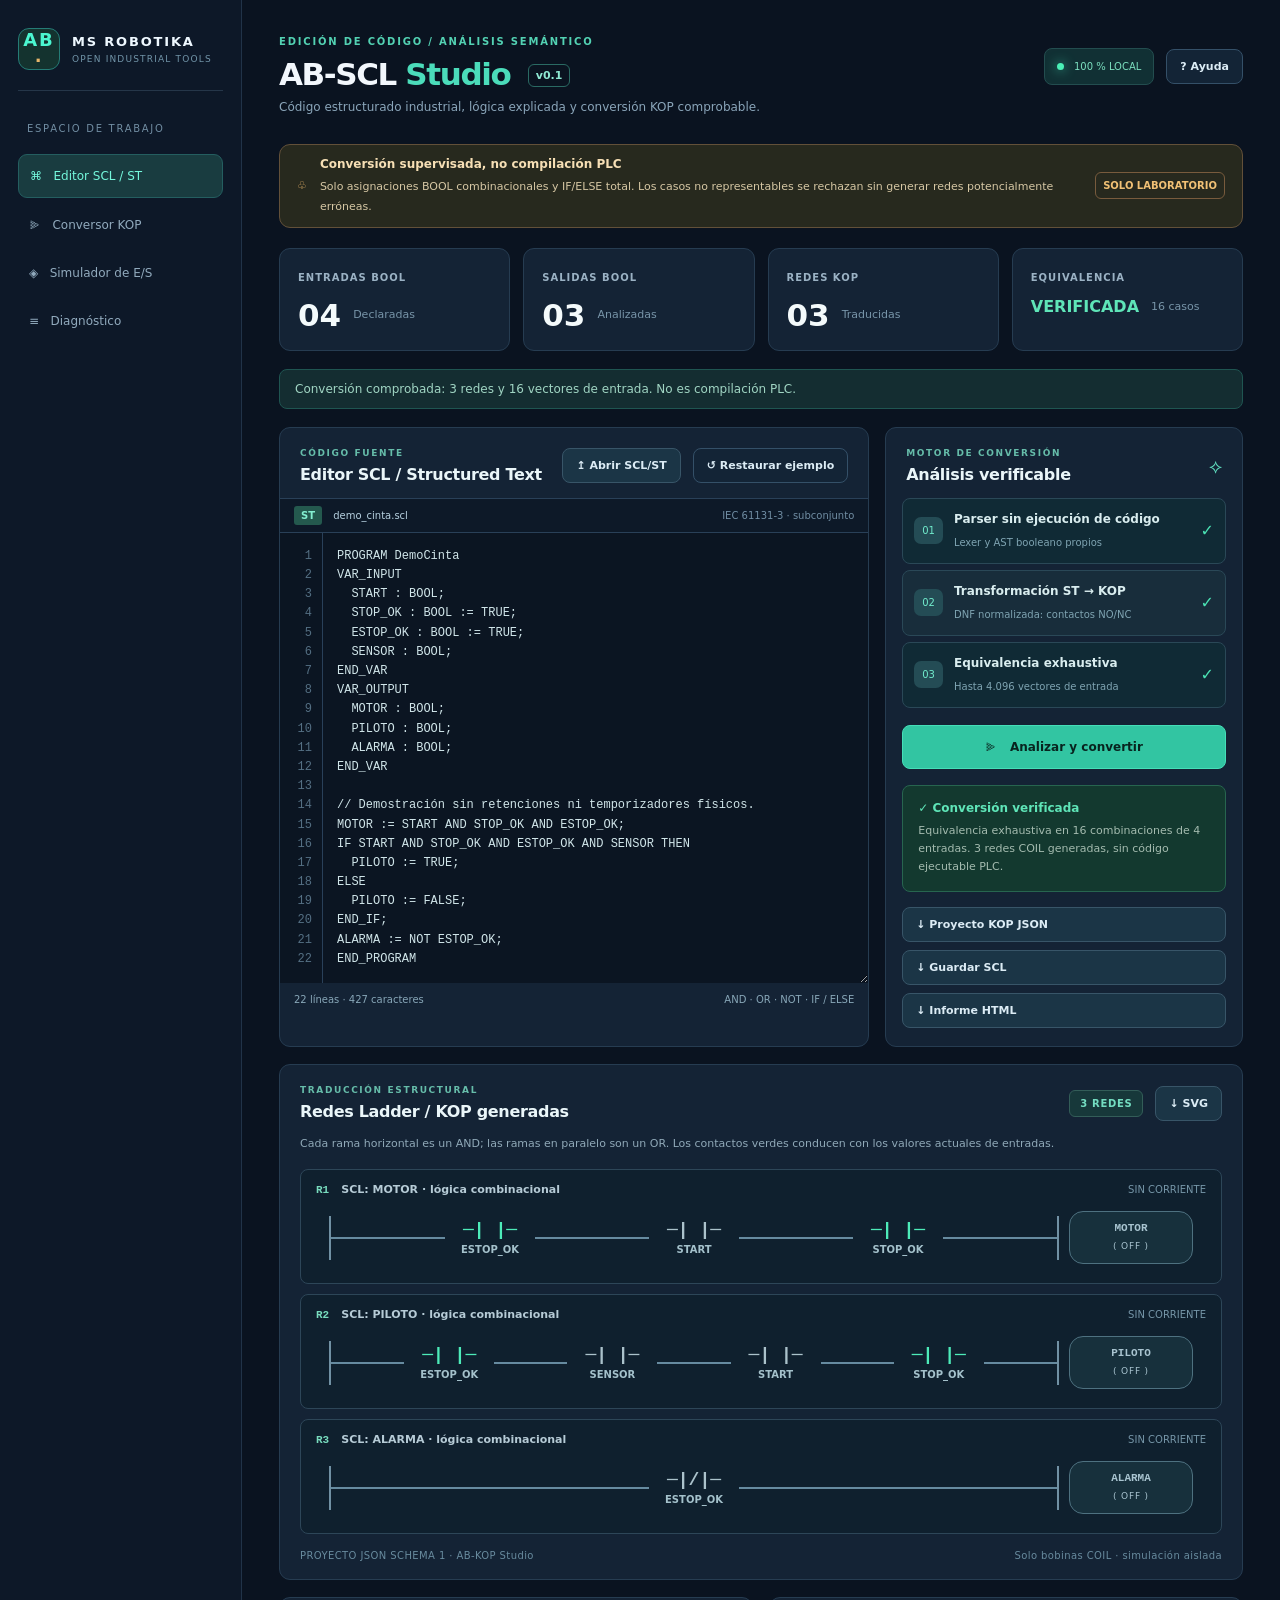
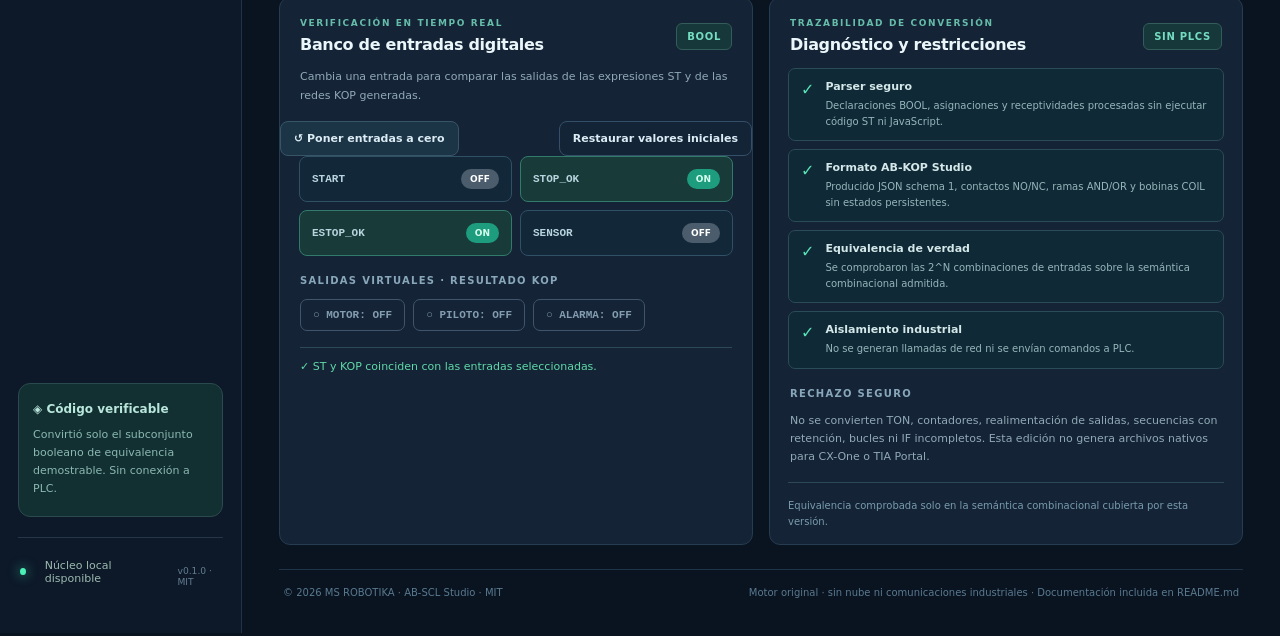
==== commit 56fc6821: "docs(scl): publish real verified Chromium screenshots" ====
--- a/AB-SCL-Studio-PORTABLE.html
+++ b/AB-SCL-Studio-PORTABLE.html
@@ -1,8 +1,10 @@
 <!doctype html>
 <html lang="es"><head><meta charset="utf-8"><meta name="viewport" content="width=device-width,initial-scale=1">
 <meta name="theme-color" content="#0b1422"><meta name="description" content="AB-SCL Studio: editor, analizador y conversor local de un subconjunto booleano de SCL/ST a KOP, por MS ROBOTIKA."><title>AB-SCL Studio — MS ROBOTIKA</title><style>
+
 /* SPDX-License-Identifier: MIT — © 2026 MS ROBOTIKA */
 :root{font-family:Inter,'Segoe UI',system-ui,-apple-system,sans-serif;color:#dfe9f1;background:#0a1320;font-synthesis:none;--panel:#142335;--line:#263c51;--muted:#8da4b6;--teal:#3de3b9;--ink:#dfe9f1;--nav:#0d1828}*{box-sizing:border-box}body{margin:0}button,input,textarea{font:inherit}button{cursor:pointer}a{color:inherit}.shell{display:grid;grid-template-columns:242px minmax(0,1fr);min-height:100vh}.sidebar{background:var(--nav);border-right:1px solid #213348;padding:28px 18px;display:flex;flex-direction:column;gap:20px}.brand{display:flex;gap:12px;align-items:center;color:#eef8ff;font-size:13px;letter-spacing:.14em}.brand small{display:block;font-size:9px;letter-spacing:.13em;color:#7295a9;margin-top:5px}.brand-icon{display:grid;place-items:center;width:42px;height:42px;border:1px solid #257c76;border-radius:11px;color:#4bf6d0;font-weight:900;font-size:18px;background:#14332f}.brand-icon span{color:#e7b66b}.divider{height:1px;background:#253649}.nav-title{font-size:10px;letter-spacing:.17em;color:#718da2;margin:12px 9px 0}.sidebar nav{display:grid;gap:6px}.sidebar nav a{padding:14px 11px;border-radius:9px;text-decoration:none;font-size:12px;color:#91aabd}.sidebar nav a.active{background:#193c40;color:#74f8dc;border:1px solid #245e60}.sidebar nav a:not(.active):hover{background:#172839}.sidebar-spacer{flex:1}.sidebar-info{padding:18px 14px;border:1px solid #2b4a4e;background:#123032;border-radius:12px;color:#b9e7dc;font-size:12px}.sidebar-info p{font-size:11px;line-height:1.65;color:#8bb8b1;margin:10px 0 0}.sidebar-bottom{border-top:1px solid #253649;padding:18px 2px;font-size:11px;color:#9cbaaf}.sidebar-bottom small{display:block;color:#627f92;margin:9px 0 0 18px}.pulse{display:inline-block;width:7px;height:7px;background:#4af0b6;border-radius:50%;margin-right:7px;box-shadow:0 0 12px #3dcaa6}main{width:100%;max-width:1600px;min-width:0;padding:36px 37px 18px;margin:auto}.header,.section-head,.header-tools,.metric>div,.head-tools,.editor-footer,.ladder-foot,.sidebar-bottom,.file-actions{display:flex;align-items:center;justify-content:space-between;gap:12px}.header{align-items:flex-start;margin-bottom:22px}.eyebrow{margin:0 0 9px;font-size:10px;font-weight:800;letter-spacing:.18em;color:#53d2b3}.header h1{font-size:31px;color:#f2f7fc;letter-spacing:-.045em;margin:0 0 6px}.header h1 em{color:#4bdcba;font-style:normal}.version{border:1px solid #2a6a63;color:#8ee8d2;font-size:11px;letter-spacing:0;border-radius:6px;padding:4px 7px;margin-left:8px;vertical-align:6px}.subtitle{font-size:12px;color:#8aa5b9;margin:8px 0}.header-tools{justify-content:flex-start;padding-top:12px}.local{font-size:10px;color:#7bdfbf;border:1px solid #234d4f;background:#113034;padding:12px;border-radius:8px;white-space:nowrap}.button{border:1px solid #345068;background:#182b3e;color:#dcecf5;padding:10px 13px;border-radius:8px;font-weight:650;font-size:11px;white-space:nowrap;transition:background .15s}.button:hover{background:#254158}.button.primary{background:#32c5a2;color:#08241f;border-color:#45dfb8;font-size:12px}.button.primary:hover{background:#63e5c1}.button.light{border-color:#385568;background:#1b3546}.button.subtle,.button.ghost{background:#132436}.safety{display:flex;align-items:center;gap:13px;border:1px solid #625039;background:#27291e;color:#d6c7a4;padding:12px 17px;border-radius:11px;margin-bottom:20px}.safety-icon{font-size:24px;color:#ebb66a}.safety div{flex:1}.safety b{display:block;font-size:12px;color:#f6dfb5;margin-bottom:4px}.safety span{font-size:11px;line-height:1.45}.safety strong{font-size:10px;color:#f1c175;white-space:nowrap;border:1px solid #785b3d;border-radius:6px;padding:7px}.metrics{display:grid;grid-template-columns:repeat(4,minmax(0,1fr));gap:13px;margin-bottom:18px}.metric,.panel{border:1px solid var(--line);background:var(--panel);border-radius:11px}.metric{padding:17px 18px}.metric>small{font-size:10px;font-weight:700;letter-spacing:.1em;color:#9bb2c4}.metric>div{justify-content:flex-start;margin-top:12px}.metric strong{font-size:31px;font-weight:780;color:#f4fafb}.metric span{font-size:11px;color:#7895a9}.metric strong.metric-status{font-size:16px}.good{color:#5fe5b8!important}.bad{color:#f6a9a2!important}.notice{color:#a0d5c3;background:#142d31;border:1px solid #1f5551;border-radius:8px;padding:12px 15px;margin-bottom:18px;font-size:12px}.notice.error{border-color:#7c4944;background:#38282a;color:#f9c1b6}.workbench{display:grid;grid-template-columns:minmax(0,1.65fr) minmax(300px,1fr);gap:16px;margin-bottom:17px}.section-head{padding:20px 20px 14px}.section-head h2{font-size:16px;letter-spacing:-.02em;margin:0;color:#eaf6f9}.section-head .eyebrow{font-size:9px;color:#66bdaa;margin-bottom:7px}.file-label{cursor:pointer}.file-label input{display:none}.editor-hint{display:flex;justify-content:space-between;align-items:center;background:#0d1928;color:#708da3;font-size:10px;padding:7px 14px;border-top:1px solid #294058;border-bottom:1px solid #294058}.file-tab{color:#b6d1e0}.file-tab span{display:inline-block;background:#24594e;color:#84eed0;border-radius:3px;padding:4px 7px;font-weight:750;margin-right:8px}.code-wrap{display:grid;grid-template-columns:43px minmax(0,1fr);background:#0b1522;min-height:420px;max-height:470px;overflow:auto}.code-wrap pre{font-family:'Cascadia Code',Consolas,monospace;color:#546f83;text-align:right;padding:14px 10px;margin:0;border-right:1px solid #294059;font-size:12px;line-height:1.6;user-select:none;white-space:pre;min-height:100%;align-self:start}.code-wrap textarea{font-family:'Cascadia Code',Consolas,monospace;border:0;outline:0;resize:vertical;background:none;color:#d0e5e9;padding:14px;font-size:12px;line-height:1.6;white-space:pre;tab-size:2;min-height:420px;height:100%;overflow:auto}.editor-footer{padding:11px 14px;font-size:10px;color:#88a7b8}.editor-panel,.conversion-panel{overflow:hidden}.conversion-panel{display:flex;flex-direction:column}.symbol{color:#60debf;font-size:20px}.pipeline{display:grid;gap:6px;margin:0 16px 17px}.pipeline>div{display:flex;align-items:center;gap:11px;padding:13px 11px;border:1px solid #2a4857;background:#102a35;border-radius:8px}.pipeline>div:nth-child(2){background:#182d3b}.pipeline>div b{display:block;font-size:12px;margin-bottom:5px;color:#d9edef}.pipeline>div small{font-size:10px;color:#7fa4b2}.pipeline .step-icon{background:#244c55;color:#71ebcc;border-radius:7px;font-size:10px;padding:8px}.step-status{margin-left:auto;color:#4be3b4;font-weight:800}.convert{display:block;margin:0 16px 16px;width:calc(100% - 32px);padding:14px}.conversion-result{margin:0 16px 15px;padding:15px;border:1px solid #27654f;border-radius:8px;background:#13392f;font-size:11px}.conversion-result.bad{background:#432b2e;border-color:#884e50}.conversion-result b{font-size:12px}.conversion-result p{color:#a4bbaf;line-height:1.65;margin:7px 0 0}.conversion-result.bad p{color:#f1b2b3}.conversion-actions{margin:auto 16px 18px;display:grid;grid-template-columns:1fr;gap:8px}.conversion-actions button{width:100%;text-align:left}.ladder-panel{padding-bottom:10px;margin-bottom:17px}.tag{font-size:10px;letter-spacing:.07em;font-weight:750;color:#74ddc1;border:1px solid #335d58;background:#17383a;border-radius:6px;padding:7px 10px}.hint{color:#90a9b8;font-size:11px;line-height:1.65;margin:0 20px 16px}.rung-list{margin:0 20px;display:grid;gap:10px}.rung{border:1px solid #2d4658;background:#0f202e;border-radius:8px;padding:13px 15px 12px;min-width:0}.rung-title{display:flex;align-items:center;gap:12px;margin-bottom:15px;font-size:11px;color:#b6cbd6}.rung-title b{color:#78dcbe;font-family:Consolas,monospace}.rung-title span{margin-left:auto;color:#7696a8;font-size:10px}.ladder-circuit{display:flex;align-items:center;min-width:0;gap:10px;overflow-x:auto;padding-bottom:7px}.rail{height:100%;align-self:stretch;border-left:3px solid #7b9db0}.branches{display:grid;gap:10px;flex:1;min-width:0}.branch{display:flex;align-items:center;min-height:44px;white-space:nowrap;border-left:2px solid #7191a4;border-right:2px solid #7191a4}.wire{height:2px;background:#668ba0;min-width:18px;flex:1}.contact{display:flex;flex-direction:column;align-items:center;gap:4px;min-width:90px;color:#a4c1cb}.contact b{font-size:10px;font-weight:750}.contact .symbolic{font:700 18px Consolas,monospace;white-space:nowrap;color:#abc2cb}.contact.on .symbolic{color:#4debb9}.coil{border:1px solid #4e7180;border-radius:14px;padding:10px 15px;text-align:center;min-width:124px;color:#a9c4d0;background:#17303c}.coil.on{border-color:#35b98c;background:#1d493a;color:#baffdd}.coil b{display:block;font-family:Consolas,monospace;font-size:11px}.coil small{font-size:9px;letter-spacing:.09em}.ladder-foot{color:#688b9e;font-size:10px;letter-spacing:.04em;margin:16px 20px 8px;flex-wrap:wrap}.lower-grid{display:grid;grid-template-columns:minmax(0,1fr) minmax(0,1fr);gap:16px}.lower-grid .panel{min-height:340px}.io-list{margin:0 19px 17px;display:grid;grid-template-columns:1fr 1fr;gap:8px}.io-btn{display:flex;align-items:center;justify-content:space-between;background:#122738;border:1px solid #305066;border-radius:8px;padding:12px;color:#b8d4df;gap:10px;font-size:11px}.io-btn.on{border-color:#327b6a;background:#183a39}.io-btn code{font:700 11px Consolas,monospace}.io-btn .switch{border-radius:12px;background:#4b5c6d;color:#fff;padding:5px 9px;font-size:9px;font-weight:800}.io-btn.on .switch{background:#1e9d7e;color:#d7fff0}.section-label{font-size:10px;font-weight:750;letter-spacing:.13em;color:#89a7ba;margin:19px 20px 13px}.output-list{display:flex;flex-wrap:wrap;gap:8px;margin:0 20px 16px}.output{border:1px solid #40556b;border-radius:7px;padding:9px 12px;color:#839db0;font:700 11px Consolas,monospace}.output.on{background:#174c3d;color:#7df8cf;border-color:#238c72}.check-line{margin:15px 20px;border-top:1px solid #2d4959;padding:12px 0;color:#60daa9;font-size:11px}.diagnostics{margin:0 18px}.diag-row{display:flex;align-items:start;gap:11px;padding:11px 12px;background:#102936;border:1px solid #2a4b57;border-radius:7px;margin-bottom:8px}.diag-row b{display:block;color:#d4e8e9;font-size:11px}.diag-row p{font-size:10px;color:#96b6bb;margin:5px 0 0;line-height:1.55}.diag-icon{color:#59e4b6;font-weight:800}.diag-row.warn{background:#392b2c;border-color:#774749}.diag-row.warn .diag-icon{color:#f2ad9c}.diagnostic-foot{border-top:1px solid #2d4959;margin:14px 18px;padding-top:15px;font-size:10px;line-height:1.6;color:#789cad}footer{display:flex;justify-content:space-between;gap:12px;color:#597a90;font-size:10px;margin:24px 0 0;border-top:1px solid #1f3547;padding:17px 4px}footer a{color:#8ba8b5}.modal{position:fixed;inset:0;background:#050c12b8;display:grid;place-items:center;padding:20px;z-index:10}.modal[hidden]{display:none}.modal>div{max-width:590px;background:#193043;border:1px solid #427180;border-radius:12px;padding:17px;color:#bfd8e5;line-height:1.8;font-size:12px}.modal code{color:#7af0ca}@media(max-width:1250px){.shell{grid-template-columns:200px minmax(0,1fr)}main{padding:25px 22px}.workbench{grid-template-columns:minmax(0,1fr) minmax(265px,.82fr)}}@media(max-width:980px){.shell{display:block}.sidebar{padding:13px 20px;display:block}.sidebar nav,.nav-title,.sidebar-info,.sidebar-bottom,.sidebar-spacer,.divider{display:none}.brand{justify-content:center}.workbench{grid-template-columns:1fr}.metrics{grid-template-columns:repeat(2,minmax(0,1fr))}.lower-grid{grid-template-columns:1fr}}@media(max-width:520px){main{padding:19px 12px}.header{display:block}.header h1{font-size:27px}.header-tools{padding:5px 0 0}.header .local{padding:9px}.safety{align-items:start}.safety strong{display:none}.metrics{gap:7px}.metric{padding:12px}.metric strong{font-size:23px}.metric strong.metric-status{font-size:12px}.metric>div{display:block}.metric span{display:block;margin-top:5px}.section-head{padding:16px 12px;flex-wrap:wrap}.section-head h2{font-size:14px}.button{font-size:10px;padding:9px}.editor-hint,.editor-footer{font-size:9px}.code-wrap textarea{font-size:10px}.code-wrap{grid-template-columns:30px minmax(0,1fr)}.code-wrap pre{font-size:10px;padding:14px 5px}.rung-list,.hint{margin-left:11px;margin-right:11px}.rung{padding:10px}.ladder-foot{margin:14px 10px}.contact{min-width:78px}.coil{min-width:99px}.io-list{margin:0 12px;grid-template-columns:1fr}.lower-grid .panel{min-height:auto}footer{display:block;font-size:9px}}
+
 
 </style></head>
 <body><div class="shell"><aside class="sidebar"><div class="brand"><div class="brand-icon">AB<span>·</span></div><div><b>MS ROBOTIKA</b><small>OPEN INDUSTRIAL TOOLS</small></div></div><div class="divider"></div><div class="nav-title">ESPACIO DE TRABAJO</div><nav><a class="active" href="#workbench">⌘ &nbsp; Editor SCL / ST</a><a href="#converter">⫸ &nbsp; Conversor KOP</a><a href="#simulator">◈ &nbsp; Simulador de E/S</a><a href="#diagnostics">≡ &nbsp; Diagnóstico</a></nav><div class="sidebar-spacer"></div><div class="sidebar-info"><b>◈ Código verificable</b><p>Convirtió solo el subconjunto booleano de equivalencia demostrable. Sin conexión a PLC.</p></div><div class="sidebar-bottom"><span class="pulse"></span> Núcleo local disponible <small>v0.1.0 · MIT</small></div></aside>
@@ -10,12 +12,13 @@
 <div class="safety"><span class="safety-icon">♧</span><div><b>Conversión supervisada, no compilación PLC</b><span>Solo asignaciones BOOL combinacionales y IF/ELSE total. Los casos no representables se rechazan sin generar redes potencialmente erróneas.</span></div><strong>SOLO LABORATORIO</strong></div>
 <section class="metrics" aria-label="Estado del análisis"><div class="metric"><small>ENTRADAS BOOL</small><div><strong id="metric-inputs">04</strong><span>Declaradas</span></div></div><div class="metric"><small>SALIDAS BOOL</small><div><strong id="metric-outputs">03</strong><span>Analizadas</span></div></div><div class="metric"><small>REDES KOP</small><div><strong id="metric-rungs">03</strong><span>Traducidas</span></div></div><div class="metric"><small>EQUIVALENCIA</small><div><strong id="metric-status" class="metric-status good">VERIFICADA</strong><span id="metric-cases">16 casos</span></div></div></section>
 <div id="notice" class="notice" role="status" aria-live="polite">Ejemplo preparado. Revisa el SCL y pulsa Analizar y convertir.</div>
-<section class="workbench" id="workbench"><div class="editor-panel panel"><div class="section-head"><div><p class="eyebrow">CÓDIGO FUENTE</p><h2>Editor SCL / Structured Text</h2></div><div class="file-actions"><label class="button light file-label">↥ Abrir SCL/ST<input type="file" id="import-source" accept=".scl,.st,.txt,text/plain"></label><button class="button subtle" id="reset-code">↺ Ejemplo</button></div></div><div class="editor-hint"><span class="file-tab"><span>ST</span> demo_cinta.scl</span><span>IEC 61131-3 · subconjunto</span></div><div class="code-wrap"><pre id="line-numbers" aria-hidden="true">1</pre><textarea id="source" spellcheck="false" aria-label="Código fuente SCL/ST" maxlength="50000"></textarea></div><div class="editor-footer"><span id="source-info">0 líneas · sin archivo externo</span><span>AND · OR · NOT · IF / ELSE</span></div></div><aside class="conversion-panel panel"><div class="section-head"><div><p class="eyebrow">MOTOR DE CONVERSIÓN</p><h2>Análisis verificable</h2></div><span class="symbol">⟡</span></div><div class="pipeline"><div><span class="step-icon">01</span><div><b>Parser sin ejecución de código</b><small>Lexer y AST booleano propios</small></div><span id="step-parser" class="step-status">✓</span></div><div><span class="step-icon">02</span><div><b>Transformación ST → KOP</b><small>DNF normalizada: contactos NO/NC</small></div><span id="step-transform" class="step-status">✓</span></div><div><span class="step-icon">03</span><div><b>Equivalencia exhaustiva</b><small>Hasta 4.096 vectores de entrada</small></div><span id="step-verify" class="step-status">✓</span></div></div><button id="convert" class="button primary convert" type="button">⫸ &nbsp; Analizar y convertir</button><div id="conversion-result" class="conversion-result good"><b>✓ Conversión verificada</b><p>Las expresiones ST y las redes KOP entregan los mismos resultados para todas las combinaciones del ejemplo.</p></div><div class="conversion-actions"><button id="export-kop" class="button light" type="button">↓ Proyecto KOP JSON</button><button id="export-source" class="button light" type="button">↓ Guardar SCL</button><button id="export-report" class="button light" type="button">↓ Informe HTML</button></div></aside></section>
+<section class="workbench" id="workbench"><div class="editor-panel panel"><div class="section-head"><div><p class="eyebrow">CÓDIGO FUENTE</p><h2>Editor SCL / Structured Text</h2></div><div class="file-actions"><label class="button light file-label">↥ Abrir SCL/ST<input type="file" id="import-source" accept=".scl,.st,.txt,text/plain"></label><button class="button subtle" id="reset-code" type="button" title="Restaura el código de demostración; podrás recuperar el borrador anterior">↺ Restaurar ejemplo</button><button class="button light" id="undo-demo" type="button" hidden>↶ Recuperar borrador</button></div></div><div class="editor-hint"><span class="file-tab"><span>ST</span> demo_cinta.scl</span><span>IEC 61131-3 · subconjunto</span></div><div class="code-wrap"><pre id="line-numbers" aria-hidden="true">1</pre><textarea id="source" spellcheck="false" aria-label="Código fuente SCL/ST" maxlength="50000"></textarea></div><div class="editor-footer"><span id="source-info">0 líneas · sin archivo externo</span><span>AND · OR · NOT · IF / ELSE</span></div></div><aside class="conversion-panel panel"><div class="section-head"><div><p class="eyebrow">MOTOR DE CONVERSIÓN</p><h2>Análisis verificable</h2></div><span class="symbol">⟡</span></div><div class="pipeline"><div><span class="step-icon">01</span><div><b>Parser sin ejecución de código</b><small>Lexer y AST booleano propios</small></div><span id="step-parser" class="step-status">✓</span></div><div><span class="step-icon">02</span><div><b>Transformación ST → KOP</b><small>DNF normalizada: contactos NO/NC</small></div><span id="step-transform" class="step-status">✓</span></div><div><span class="step-icon">03</span><div><b>Equivalencia exhaustiva</b><small>Hasta 4.096 vectores de entrada</small></div><span id="step-verify" class="step-status">✓</span></div></div><button id="convert" class="button primary convert" type="button">⫸ &nbsp; Analizar y convertir</button><div id="conversion-result" class="conversion-result good"><b>✓ Conversión verificada</b><p>Las expresiones ST y las redes KOP entregan los mismos resultados para todas las combinaciones del ejemplo.</p></div><div class="conversion-actions"><button id="export-kop" class="button light" type="button">↓ Proyecto KOP JSON</button><button id="export-source" class="button light" type="button">↓ Guardar SCL</button><button id="export-report" class="button light" type="button">↓ Informe HTML</button></div></aside></section>
 <section id="converter" class="panel ladder-panel"><div class="section-head"><div><p class="eyebrow">TRADUCCIÓN ESTRUCTURAL</p><h2>Redes Ladder / KOP generadas</h2></div><div class="head-tools"><span id="rung-count" class="tag">3 REDES</span><button id="export-svg" class="button light" type="button">↓ SVG</button></div></div><p class="hint">Cada rama horizontal es un AND; las ramas en paralelo son un OR. Los contactos verdes conducen con los valores actuales de entradas.</p><div id="rungs" class="rung-list"></div><div class="ladder-foot"><span>PROYECTO JSON SCHEMA 1 · AB-KOP Studio</span><span>Solo bobinas COIL · simulación aislada</span></div></section>
-<section class="lower-grid"><div class="panel sim-panel" id="simulator"><div class="section-head"><div><p class="eyebrow">VERIFICACIÓN EN TIEMPO REAL</p><h2>Banco de entradas digitales</h2></div><span class="tag">BOOL</span></div><p class="hint">Cambia una entrada para comparar las salidas de las expresiones ST y de las redes KOP generadas.</p><div id="inputs" class="io-list"></div><div class="section-label">SALIDAS VIRTUALES · RESULTADO KOP</div><div id="outputs" class="output-list"></div><div id="simulation-status" class="check-line">✓ ST y KOP coinciden con las entradas seleccionadas.</div></div><div class="panel diag-panel" id="diagnostics"><div class="section-head"><div><p class="eyebrow">TRAZABILIDAD DE CONVERSIÓN</p><h2>Diagnóstico y restricciones</h2></div><span class="tag">SIN PLCS</span></div><div id="diagnostic-list" class="diagnostics"></div><div class="section-label">RECHAZO SEGURO</div><p class="hint">No se convierten TON, contadores, realimentación de salidas, secuencias con retención, bucles ni IF incompletos. Esta edición no genera archivos nativos para CX-One o TIA Portal.</p><div class="diagnostic-foot">Equivalencia comprobada solo en la semántica combinacional cubierta por esta versión.</div></div></section>
+<section class="lower-grid"><div class="panel sim-panel" id="simulator"><div class="section-head"><div><p class="eyebrow">VERIFICACIÓN EN TIEMPO REAL</p><h2>Banco de entradas digitales</h2></div><span class="tag">BOOL</span></div><p class="hint">Cambia una entrada para comparar las salidas de las expresiones ST y de las redes KOP generadas.</p><div class="file-actions" role="group" aria-label="Puesta a cero del simulador"><button id="zero-inputs" class="button light" type="button" title="Desactivar todas las entradas simuladas sin borrar el código">↺ Poner entradas a cero</button><button id="default-inputs" class="button subtle" type="button" title="Volver a los valores iniciales declarados en VAR_INPUT">Restaurar valores iniciales</button></div><div id="inputs" class="io-list"></div><div class="section-label">SALIDAS VIRTUALES · RESULTADO KOP</div><div id="outputs" class="output-list"></div><div id="simulation-status" class="check-line">✓ ST y KOP coinciden con las entradas seleccionadas.</div></div><div class="panel diag-panel" id="diagnostics"><div class="section-head"><div><p class="eyebrow">TRAZABILIDAD DE CONVERSIÓN</p><h2>Diagnóstico y restricciones</h2></div><span class="tag">SIN PLCS</span></div><div id="diagnostic-list" class="diagnostics"></div><div class="section-label">RECHAZO SEGURO</div><p class="hint">No se convierten TON, contadores, realimentación de salidas, secuencias con retención, bucles ni IF incompletos. Esta edición no genera archivos nativos para CX-One o TIA Portal.</p><div class="diagnostic-foot">Equivalencia comprobada solo en la semántica combinacional cubierta por esta versión.</div></div></section>
 <footer><span>© 2026 MS ROBOTIKA · AB-SCL Studio · MIT</span><span>Motor original · sin nube ni comunicaciones industriales · Documentación incluida en README.md</span></footer></main></div>
 <div id="help-dialog" class="modal" hidden><div role="dialog" aria-modal="true" aria-labelledby="help-heading"><div class="section-head"><h2 id="help-heading">Guía rápida · AB-SCL Studio</h2><button id="close-help" class="button">✕</button></div><p>Declara entradas en <code>VAR_INPUT</code> y salidas en <code>VAR_OUTPUT</code> como <code>BOOL</code>. Después asigna cada salida exactamente una vez mediante expresiones con <code>AND</code>, <code>OR</code> y <code>NOT</code>, o usa un <code>IF ... THEN ... ELSE ... END_IF;</code> que asigne las mismas salidas en ambas ramas.</p><p>Las salidas calculadas deben depender solo de entradas declaradas y deben expresarse con hasta 8 ramas de 12 contactos. El motor prueba todas las combinaciones de hasta 12 entradas para confirmar la equivalencia del subconjunto admitido. No significa que pueda convertir todo SCL/ST ni que el código sea apto para una máquina real.</p><p><strong>Exporta Proyecto KOP JSON</strong> para importar el resultado en AB-KOP Studio v0.1 y revisarlo visualmente.</p></div></div>
 <script>
+
 /* SPDX-License-Identifier: MIT — Copyright (c) 2026 MS ROBOTIKA.
    Restricted, deterministic IEC 61131-3 Structured Text parser and Boolean KOP converter.
    No eval; unsupported constructs rejected instead of guessing. */
@@ -147,17 +150,18 @@
  return {status:'VERIFIED',cases:total,outputs:ast.outputNames.length,method:'Exhaustivo para las 2^N combinaciones de entradas BOOL; semántica combinacional restringida.'};
 }
 function analyze(source){const ast=parse(source),compiled=convert(ast);return {ast,...compiled};}
-function example(){return `PROGRAM DemoCinta\nVAR_INPUT\n  START : BOOL;\n  STOP_OK : BOOL := TRUE;\n  ESTOP_OK : BOOL := TRUE;\n  SENSOR : BOOL;\nEND_VAR\nVAR_OUTPUT\n  MOTOR : BOOL;\n  PILOTO : BOOL;\n  ALARMA : BOOL;\nEND_VAR\n\n// Lógica combinacional didáctica, sin autoenclavamiento.\nMOTOR := START AND STOP_OK AND ESTOP_OK;\nIF SENSOR AND MOTOR_OK THEN\n  PILOTO := TRUE;\nELSE\n  PILOTO := FALSE;\nEND_IF;\nALARMA := NOT ESTOP_OK;\nEND_PROGRAM`;
-}
+function example(){return sample();}
 function sample(){return `PROGRAM DemoCinta\nVAR_INPUT\n  START : BOOL;\n  STOP_OK : BOOL := TRUE;\n  ESTOP_OK : BOOL := TRUE;\n  SENSOR : BOOL;\nEND_VAR\nVAR_OUTPUT\n  MOTOR : BOOL;\n  PILOTO : BOOL;\n  ALARMA : BOOL;\nEND_VAR\n\n// Demostración sin retenciones ni temporizadores físicos.\nMOTOR := START AND STOP_OK AND ESTOP_OK;\nIF MOTOR_LOGIC AND SENSOR THEN\n  PILOTO := TRUE;\nELSE\n  PILOTO := FALSE;\nEND_IF;\nALARMA := NOT ESTOP_OK;\nEND_PROGRAM`.replace('MOTOR_LOGIC','START AND STOP_OK AND ESTOP_OK');}
 return Object.freeze({lex,parse,evaluate,convert,dnf,verify,analyze,sample,example,evaluateKop});
 });
 
+
 </script><script>
+
 /* SPDX-License-Identifier: MIT — Copyright (c) 2026 MS ROBOTIKA. */
 (()=>{'use strict';
 const core=window.ABSclCore,$=id=>document.getElementById(id);
-let data=null,signal=Object.create(null);
+let data=null,signal=Object.create(null),previousSource=null;
 const asText=(tag,value,cls)=>{const n=document.createElement(tag);if(value!==undefined)n.textContent=String(value);if(cls)n.className=cls;return n;};
 function notice(text,bad=false){$('notice').textContent=text;$('notice').classList.toggle('error',bad);}
 const countLines=()=>{const content=$('source').value;const lines=content.split('\n').length;$('line-numbers').textContent=Array.from({length:lines},(_,i)=>i+1).join('\n');$('source-info').textContent=`${lines} líneas · ${content.length} caracteres`;};
@@ -193,7 +197,10 @@
  $('source').addEventListener('scroll',()=>{$('line-numbers').scrollTop=$('source').scrollTop;});
  $('source').addEventListener('keydown',e=>{if(e.key==='Tab'){e.preventDefault();const t=e.target,start=t.selectionStart,end=t.selectionEnd;t.setRangeText('  ',start,end,'end');t.dispatchEvent(new Event('input'));}});
  $('convert').addEventListener('click',analyze);
- $('reset-code').addEventListener('click',()=>{$('source').value=core.sample();countLines();analyze();});
+ $('reset-code').addEventListener('click',()=>{const sample=core.sample();previousSource=$('source').value===sample?null:$('source').value;$('undo-demo').hidden=previousSource===null;$('source').value=sample;countLines();analyze();notice('Ejemplo restaurado. Puedes recuperar tu borrador anterior cuando quieras.');});
+ $('undo-demo').addEventListener('click',()=>{if(previousSource===null)return;$('source').value=previousSource;previousSource=null;$('undo-demo').hidden=true;countLines();analyze();notice('Borrador anterior recuperado.');});
+ $('zero-inputs').addEventListener('click',()=>{if(!data)return notice('Analiza un SCL válido antes de reiniciar la simulación.',true);for(const name of data.ast.inputNames)signal[name]=false;renderInputs();displayValues();notice('Entradas virtuales puestas a cero. Código y redes KOP conservados.');});
+ $('default-inputs').addEventListener('click',()=>{if(!data)return notice('Analiza un SCL válido antes de restaurar las entradas.',true);signal=Object.assign(Object.create(null),data.ast.declarations.inputs);renderInputs();displayValues();notice('Entradas restauradas a los valores declarados en VAR_INPUT.');});
  $('import-source').addEventListener('change',async e=>{try{const f=e.target.files?.[0];if(!f)return;if(f.size>50000)throw Error('Máximo 50 KB para código fuente.');$('source').value=await f.text();countLines();analyze();}catch(err){notice('Importación rechazada: '+err.message,true);}finally{e.target.value='';}});
  $('export-source').addEventListener('click',()=>download('AB-SCL-Studio-proyecto.scl',$('source').value,'text/plain;charset=utf-8'));
  $('export-kop').addEventListener('click',()=>{if(needsData())download('AB-SCL-para-AB-KOP-Studio.json',JSON.stringify(data.model,null,2),'application/json;charset=utf-8');});
@@ -204,4 +211,5 @@
 init();
 })();
 
+
 </script></body></html>
